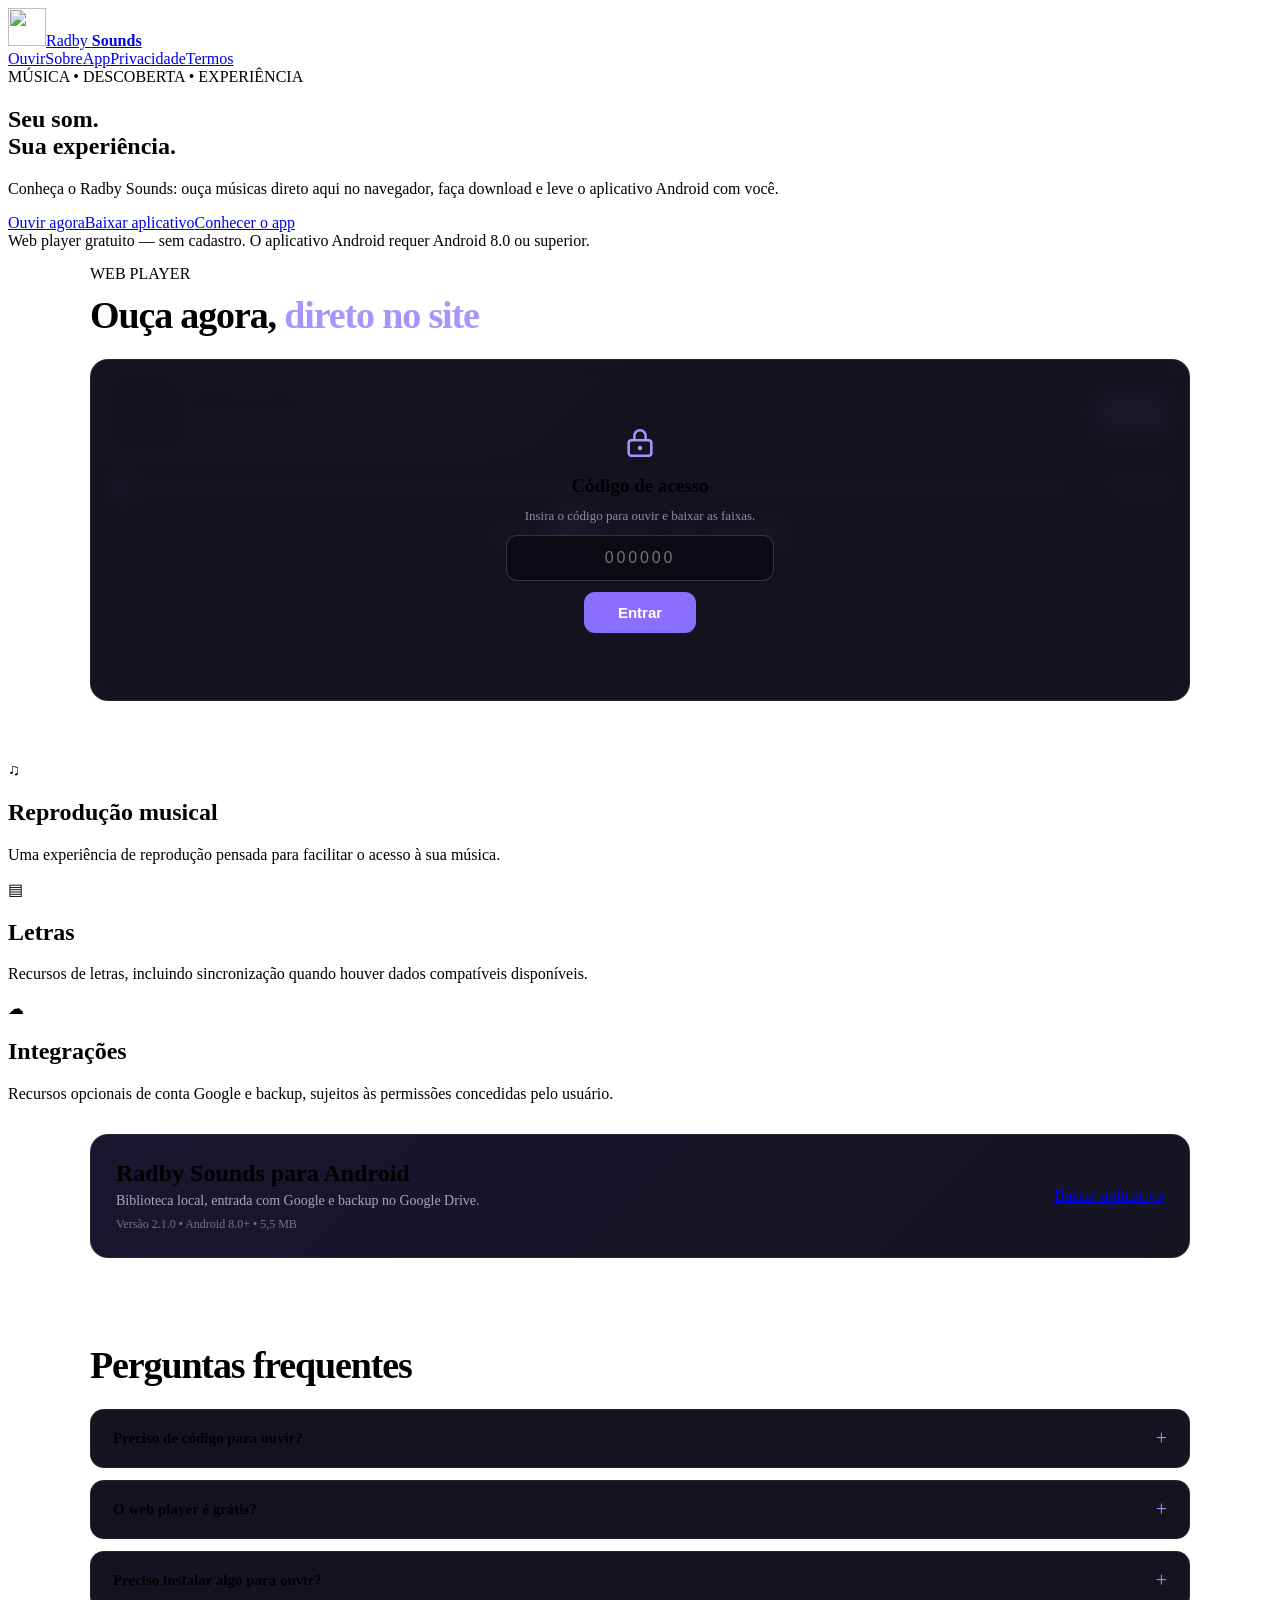
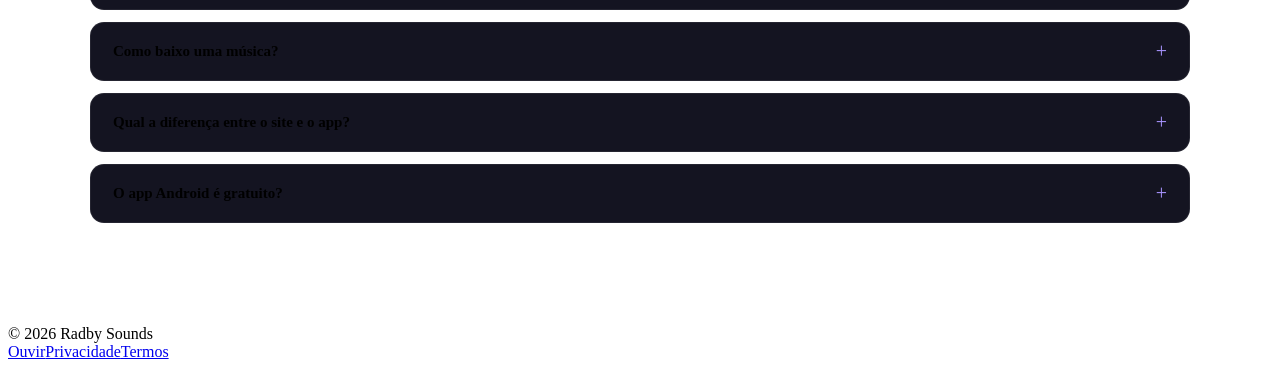
==== index.html @ 20d0dbc1 "Gate de codigo via Firestore (GET/PATCH uso unico) e versao 2.1.0" ====
<!doctype html>
<html lang="pt-BR">
<head>
<meta charset="utf-8"><meta name="viewport" content="width=device-width, initial-scale=1">
<meta name="description" content="Radby Sounds — ouça música direto no navegador, faça download e baixe o app Android. Seu som, sua experiência.">
<meta name="theme-color" content="#0b0b14">
<meta name="google-site-verification" content="lOJiF7dAwGjrRkQ28Y_1zUUqffUHfURNzZer7oGh4CE">
<link rel="canonical" href="https://radby-sounds.web.app/">

<meta property="og:type" content="website">
<meta property="og:locale" content="pt_BR">
<meta property="og:site_name" content="Radby Sounds">
<meta property="og:title" content="Radby Sounds - Seu som. Sua experiência.">
<meta property="og:description" content="Ouça música direto no navegador e baixe o app Android.">
<meta property="og:url" content="https://radby-sounds.web.app/">
<meta property="og:image" content="https://radby-sounds.web.app/assets/og.png">
<meta property="og:image:width" content="1200">
<meta property="og:image:height" content="630">
<meta name="twitter:card" content="summary_large_image">
<meta name="twitter:title" content="Radby Sounds - Seu som. Sua experiência.">
<meta name="twitter:description" content="Ouça música direto no navegador e baixe o app Android.">
<meta name="twitter:image" content="https://radby-sounds.web.app/assets/og.png">

<title>Radby Sounds - Seu som. Sua experiência.</title>
<link rel="icon" href="assets/logo.svg" type="image/svg+xml">
<link rel="icon" href="assets/favicon-192.png" sizes="192x192" type="image/png">
<link rel="apple-touch-icon" href="assets/apple-touch-icon.png">
<link rel="stylesheet" href="assets/style.css">
<link rel="stylesheet" href="assets/player.css">

<script type="application/ld+json">
{
  "@context": "https://schema.org",
  "@type": "SoftwareApplication",
  "name": "Radby Sounds",
  "operatingSystem": "Android",
  "applicationCategory": "MultimediaApplication",
  "softwareVersion": "2.1.0",
  "url": "https://radby-sounds.web.app/",
  "image": "https://radby-sounds.web.app/assets/og.png",
  "description": "Aplicativo de musica com entrada com Google e backup no Google Drive. Web player tambem disponivel no site.",
  "offers": { "@type": "Offer", "price": "0", "priceCurrency": "BRL" }
}
</script>
</head>
<body>
<header class="nav"><a class="brand" href="index.html"><img src="assets/logo.svg" alt="" width="38" height="38"><span>Radby <b>Sounds</b></span></a><nav><a href="#player">Ouvir</a><a href="#sobre">Sobre</a><a href="#app">App</a><a href="privacy.html">Privacidade</a><a href="terms.html">Termos</a></nav></header>
<main>
<section class="hero">
<div class="eyebrow">MÚSICA • DESCOBERTA • EXPERIÊNCIA</div>
<h1>Seu som.<br><span>Sua experiência.</span></h1>
<p>Conheça o Radby Sounds: ouça músicas direto aqui no navegador, faça download e leve o aplicativo Android com você.</p>
<div class="actions"><a class="button primary" href="#player">Ouvir agora</a><a class="button secondary" href="https://raw.githubusercontent.com/davibezerranunes-lab/radby-sounds-site/main/radby-sounds.apk" download>Baixar aplicativo</a><a class="button secondary" href="#sobre">Conhecer o app</a></div>
<div class="note">Web player gratuito — sem cadastro. O aplicativo Android requer Android 8.0 ou superior.</div>
</section>

<section class="player-section" id="player">
<div class="eyebrow">WEB PLAYER</div>
<h2>Ouça agora, <span>direto no site</span></h2>
<div class="panel player" id="player-card">
  <div class="gate" id="gate">
    <svg width="34" height="34" viewBox="0 0 24 24" fill="none" stroke="#a894ff" stroke-width="1.8"><rect x="4" y="10" width="16" height="11" rx="2"/><path d="M8 10V7a4 4 0 0 1 8 0v3"/><circle cx="12" cy="15.5" r="1.6" fill="#a894ff" stroke="none"/></svg>
    <h3>Código de acesso</h3>
    <p>Insira o código para ouvir e baixar as faixas.</p>
    <input type="text" id="gate-code" inputmode="numeric" maxlength="6" placeholder="000000" autocomplete="off" spellcheck="false">
    <button id="gate-btn">Entrar</button>
    <div class="gate-err" id="gate-err" hidden>Código incorreto. Tente novamente.</div>
  </div>
  <div class="np">
    <div class="np-cover"></div>
    <div class="np-meta">
      <div class="np-title" id="np-title">Radby Sounds</div>
      <div class="np-artist" id="np-artist">Selecione uma faixa</div>
    </div>
    <a class="np-dl" id="np-dl" href="music/demo.wav" download>Baixar</a>
  </div>
  <div class="seek-row">
    <input type="range" id="seek" min="0" max="0" value="0" step="0.1" aria-label="Posição da música">
    <span class="time"><span id="t-cur">0:00</span> / <span id="t-dur">0:00</span></span>
  </div>
  <div class="controls">
    <button class="ctl" id="btn-prev" aria-label="Anterior">⏮</button>
    <button class="ctl play" id="btn-play" aria-label="Reproduzir">▶</button>
    <button class="ctl" id="btn-next" aria-label="Próxima">⏭</button>
    <div class="vol">
      <svg viewBox="0 0 24 24"><path d="M3 9v6h4l5 5V4L7 9H3zm13.5 3A4.5 4.5 0 0 0 14 8v8a4.5 4.5 0 0 0 2.5-4z"/></svg>
      <input type="range" id="vol" min="0" max="1" step="0.01" value="0.9" aria-label="Volume">
    </div>
  </div>
  <ul class="playlist" id="playlist"></ul>
  <div class="empty" id="empty" hidden>Nenhuma música publicada ainda. Em breve.</div>
  <audio id="audio"></audio>
</div>
</section>

<section class="features" id="sobre">
<article><div class="symbol">♫</div><h2>Reprodução musical</h2><p>Uma experiência de reprodução pensada para facilitar o acesso à sua música.</p></article>
<article><div class="symbol">▤</div><h2>Letras</h2><p>Recursos de letras, incluindo sincronização quando houver dados compatíveis disponíveis.</p></article>
<article><div class="symbol">☁</div><h2>Integrações</h2><p>Recursos opcionais de conta Google e backup, sujeitos às permissões concedidas pelo usuário.</p></article>
</section>

<section class="app-dl" id="app">
<div class="panel">
  <div>
    <h2>Radby Sounds para Android</h2>
    <p>Biblioteca local, entrada com Google e backup no Google Drive.</p>
    <div class="meta">Versão 2.1.0 • Android 8.0+ • 5,5 MB</div>
  </div>
  <a class="button primary" href="https://raw.githubusercontent.com/davibezerranunes-lab/radby-sounds-site/main/radby-sounds.apk" download>Baixar aplicativo</a>
</div>
</section>

<section class="faq" id="faq">
<h2>Perguntas frequentes</h2>
<details><summary>Preciso de código para ouvir?</summary><p>Sim. Insira o código de acesso uma vez — o navegador lembra dele e você ouve e baixa livremente depois.</p></details>
<details><summary>O web player é grátis?</summary><p>Sim. Ouvir e baixar as faixas publicadas aqui não tem custo nem cadastro.</p></details>
<details><summary>Preciso instalar algo para ouvir?</summary><p>Não. O player roda direto no navegador — computador ou celular, sem aplicativo e sem conta.</p></details>
<details><summary>Como baixo uma música?</summary><p>Clique em <b>Baixar</b> ao lado da faixa na playlist, ou no botão Baixar do player. O arquivo vai direto para o seu dispositivo.</p></details>
<details><summary>Qual a diferença entre o site e o app?</summary><p>O site toca as faixas publicadas aqui. O aplicativo Android trabalha com a sua biblioteca local, entrada com Google e backup no Google Drive.</p></details>
<details><summary>O app Android é gratuito?</summary><p>Sim, a versão publicada é gratuita. Requer Android 8.0 ou superior.</p></details>
</section>
</main>
<footer><span>© <span id="year"></span> Radby Sounds</span><div><a href="#player">Ouvir</a><a href="privacy.html">Privacidade</a><a href="terms.html">Termos</a></div></footer>
<script>document.getElementById('year').textContent=new Date().getFullYear()</script>
<script src="assets/player.js" defer></script>
</body></html>
---- assets/player.css ----
/* Radby Sounds — web player */
.panel{background:#141421;border:1px solid #ffffff12;border-radius:18px;padding:25px}
.player-section{max-width:1100px;margin:0 auto;padding:15px 24px 60px}
.player-section h2{font-size:clamp(26px,4vw,38px);letter-spacing:-.03em;margin:10px 0 22px}
.player-section h2 span{color:#a894ff}
.player{padding:0;overflow:hidden;position:relative;min-height:340px}
.gate{position:absolute;inset:0;z-index:6;background:#141421f5;backdrop-filter:blur(7px);display:flex;flex-direction:column;align-items:center;justify-content:center;gap:11px;text-align:center;padding:34px 22px}
.gate h3{margin:4px 0 0;font-size:19px}
.gate p{margin:0;color:#8f8aa6;font-size:13px}
.gate input{padding:13px 18px;border-radius:11px;border:1px solid #ffffff2b;background:#0b0b14;color:#fff;font-size:16px;width:230px;text-align:center;letter-spacing:.18em}
.gate input:focus{outline:none;border-color:#8b70ff;box-shadow:0 0 0 3px #8b70ff33}
.gate button{padding:12px 34px;border:none;border-radius:11px;background:#8b70ff;color:#fff;font-weight:750;font-size:15px;cursor:pointer}
.gate button:hover{background:#9d86ff}
.gate-err{color:#ff7a90;font-size:13px}
.gate.shake{animation:shake .3s}
@keyframes shake{0%,100%{transform:translateX(0)}25%{transform:translateX(-7px)}75%{transform:translateX(7px)}}
.np{display:flex;align-items:center;gap:16px;padding:20px 22px;background:linear-gradient(135deg,#1a1630,#141421)}
.np-cover{width:64px;height:64px;border-radius:14px;background:#0b0b14 url("logo.svg") center/70% no-repeat;flex-shrink:0;border:1px solid #ffffff1a}
.np-meta{min-width:0;flex:1}
.np-title{font-weight:750;font-size:16px;white-space:nowrap;overflow:hidden;text-overflow:ellipsis}
.np-artist{color:#8f8aa6;font-size:13px}
.np-dl{display:inline-flex;align-items:center;gap:7px;padding:9px 15px;border-radius:10px;background:#8b70ff;color:#fff;font-weight:700;font-size:13px;flex-shrink:0}
.np-dl:hover{color:#fff;background:#9d86ff}
.seek-row{display:flex;align-items:center;gap:12px;padding:14px 22px 4px}
input[type=range]{-webkit-appearance:none;appearance:none;flex:1;height:5px;border-radius:4px;background:#2a2740;outline:none;cursor:pointer}
input[type=range]::-webkit-slider-thumb{-webkit-appearance:none;width:14px;height:14px;border-radius:50%;background:#a894ff;cursor:pointer;box-shadow:0 0 8px #8b70ff88}
input[type=range]::-moz-range-thumb{width:14px;height:14px;border:none;border-radius:50%;background:#a894ff;cursor:pointer}
.time{color:#8f8aa6;font-size:12px;font-variant-numeric:tabular-nums;min-width:86px;text-align:right}
.controls{display:flex;align-items:center;justify-content:center;gap:18px;padding:10px 22px 16px}
.ctl{background:none;border:none;color:#c6c1d9;font-size:20px;cursor:pointer;padding:8px;line-height:1}
.ctl:hover{color:#fff}
.ctl.play{width:52px;height:52px;border-radius:50%;background:#8b70ff;color:#fff;font-size:22px;box-shadow:0 8px 25px #7756ff44}
.ctl.play:hover{background:#9d86ff;color:#fff}
.vol{display:flex;align-items:center;gap:8px;margin-left:6px}
.vol svg{width:17px;height:17px;fill:#8f8aa6}
.vol input{width:82px;flex:none}
.playlist{list-style:none;margin:0;padding:0;border-top:1px solid #ffffff10}
.playlist li{display:flex;align-items:center;gap:14px;padding:13px 22px;cursor:pointer;border-bottom:1px solid #ffffff08;transition:background .15s}
.playlist li:last-child{border-bottom:none}
.playlist li:hover{background:#ffffff08}
.playlist li.active{background:#8b70ff1f}
.playlist li.active .pl-title{color:#a894ff}
.pl-num{color:#6d6884;font-size:12px;width:20px;flex-shrink:0;font-variant-numeric:tabular-nums}
.pl-info{flex:1;min-width:0}
.pl-title{font-size:14px;font-weight:650;white-space:nowrap;overflow:hidden;text-overflow:ellipsis}
.pl-artist{color:#8f8aa6;font-size:12px}
.pl-dl{color:#8f8aa6;font-size:12px;padding:6px 10px;border:1px solid #ffffff1f;border-radius:8px;flex-shrink:0}
.pl-dl:hover{color:#fff;border-color:#ffffff44}
.empty{padding:34px 22px;text-align:center;color:#8f8aa6;font-size:14px}
.empty a{color:#a894ff}
audio{display:none}
.faq{max-width:1100px;margin:0 auto;padding:15px 24px 90px}
.faq h2{font-size:clamp(26px,4vw,38px);letter-spacing:-.03em;margin:10px 0 22px}
.faq details{background:#141421;border:1px solid #ffffff12;border-radius:14px;margin-bottom:12px;padding:0;overflow:hidden}
.faq summary{cursor:pointer;padding:17px 22px;font-weight:650;font-size:15px;list-style:none;display:flex;justify-content:space-between;align-items:center}
.faq summary::-webkit-details-marker{display:none}
.faq summary::after{content:"+";color:#a894ff;font-size:20px;font-weight:400}
.faq details[open] summary::after{content:"–"}
.faq details p{margin:0;padding:0 22px 18px;color:#aaa6bd;font-size:14px}
.app-dl{max-width:1100px;margin:0 auto;padding:15px 24px 60px}
.app-dl .panel{display:flex;align-items:center;justify-content:space-between;gap:24px;flex-wrap:wrap;background:linear-gradient(135deg,#1a1630,#141421)}
.app-dl h2{font-size:24px;margin:0 0 6px}
.app-dl p{color:#aaa6bd;font-size:14px;margin:0}
.app-dl .meta{color:#77738b;font-size:12px;margin-top:8px}
@media(max-width:700px){
  .np{flex-wrap:wrap}
  .np-dl{order:3}
  .vol{display:none}
  .app-dl .panel{flex-direction:column;align-items:flex-start}
  .playlist li{padding:12px 16px}
  .np{padding:16px}
  .seek-row{padding:12px 16px 4px}
}
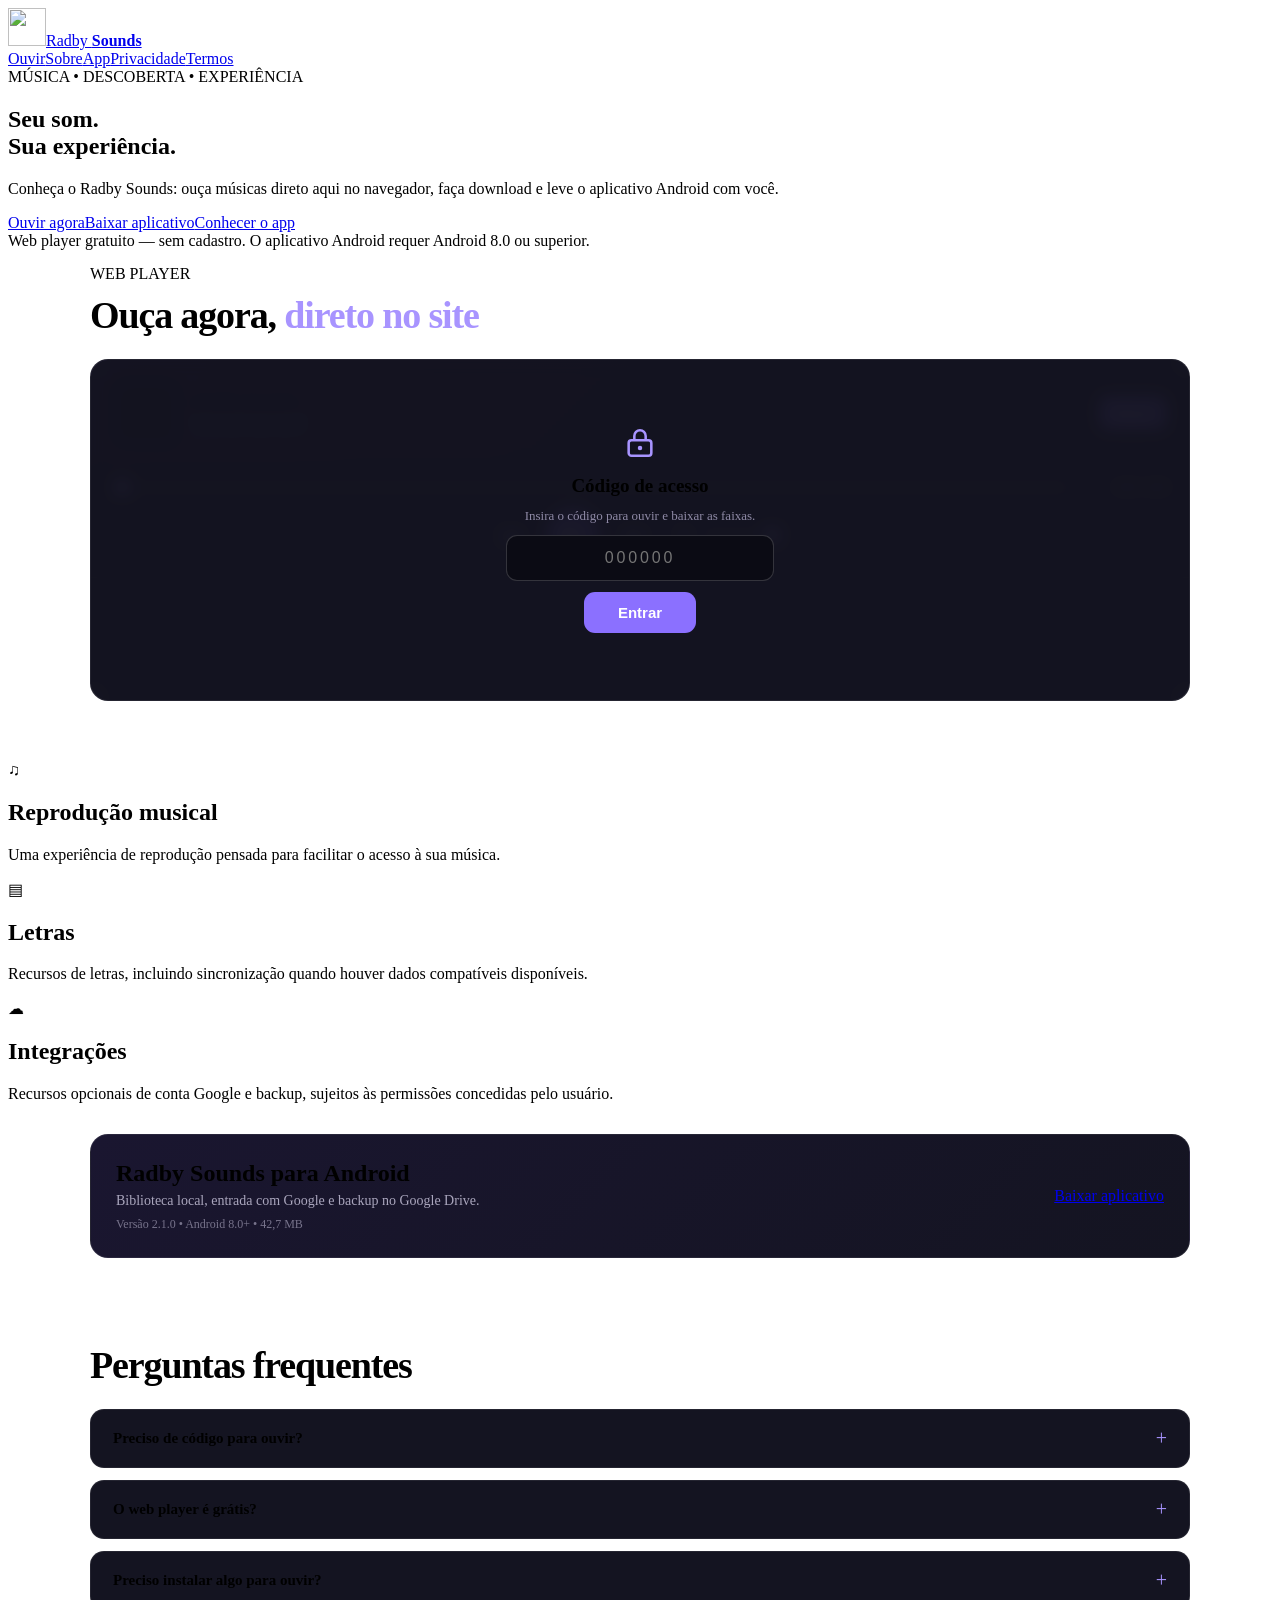
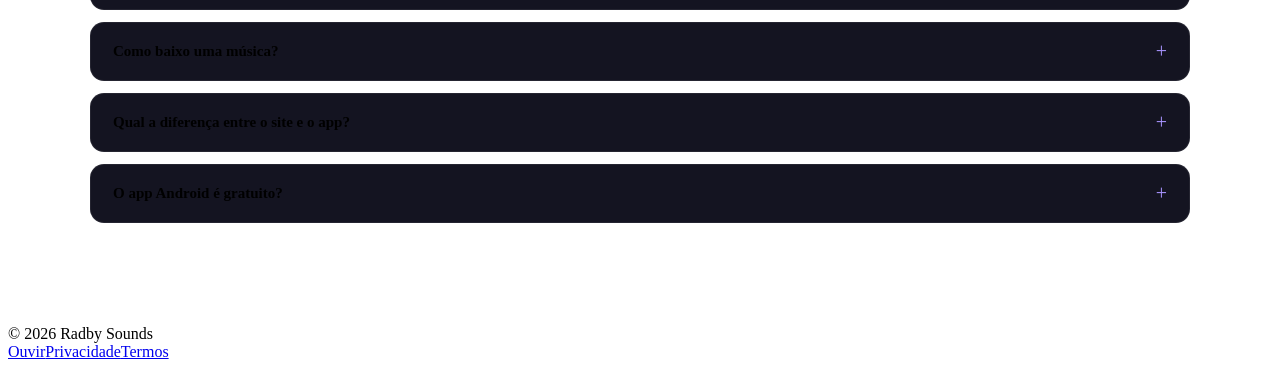
==== commit fcf6a1c9: "APK v2 hospedado no site e links de download apontando para o hosting" ====
--- a/index.html
+++ b/index.html
@@ -50,7 +50,7 @@
 <div class="eyebrow">MÚSICA • DESCOBERTA • EXPERIÊNCIA</div>
 <h1>Seu som.<br><span>Sua experiência.</span></h1>
 <p>Conheça o Radby Sounds: ouça músicas direto aqui no navegador, faça download e leve o aplicativo Android com você.</p>
-<div class="actions"><a class="button primary" href="#player">Ouvir agora</a><a class="button secondary" href="https://raw.githubusercontent.com/davibezerranunes-lab/radby-sounds-site/main/radby-sounds.apk" download>Baixar aplicativo</a><a class="button secondary" href="#sobre">Conhecer o app</a></div>
+<div class="actions"><a class="button primary" href="#player">Ouvir agora</a><a class="button secondary" href="radby-sonds-ultimate-version2.apk" download>Baixar aplicativo</a><a class="button secondary" href="#sobre">Conhecer o app</a></div>
 <div class="note">Web player gratuito — sem cadastro. O aplicativo Android requer Android 8.0 ou superior.</div>
 </section>
 
@@ -104,9 +104,9 @@
   <div>
     <h2>Radby Sounds para Android</h2>
     <p>Biblioteca local, entrada com Google e backup no Google Drive.</p>
-    <div class="meta">Versão 2.1.0 • Android 8.0+ • 5,5 MB</div>
+    <div class="meta">Versão 2.1.0 • Android 8.0+ • 42,7 MB</div>
   </div>
-  <a class="button primary" href="https://raw.githubusercontent.com/davibezerranunes-lab/radby-sounds-site/main/radby-sounds.apk" download>Baixar aplicativo</a>
+  <a class="button primary" href="radby-sonds-ultimate-version2.apk" download>Baixar aplicativo</a>
 </div>
 </section>
 
@@ -122,5 +122,5 @@
 </main>
 <footer><span>© <span id="year"></span> Radby Sounds</span><div><a href="#player">Ouvir</a><a href="privacy.html">Privacidade</a><a href="terms.html">Termos</a></div></footer>
 <script>document.getElementById('year').textContent=new Date().getFullYear()</script>
-<script src="assets/player.js" defer></script>
+<script src="assets/player.js?v=2100" defer></script>
 </body></html>
--- a/assets/player.css
+++ b/assets/player.css
@@ -5,6 +5,7 @@
 .player-section h2 span{color:#a894ff}
 .player{padding:0;overflow:hidden;position:relative;min-height:340px}
 .gate{position:absolute;inset:0;z-index:6;background:#141421f5;backdrop-filter:blur(7px);display:flex;flex-direction:column;align-items:center;justify-content:center;gap:11px;text-align:center;padding:34px 22px}
+.gate[hidden]{display:none}
 .gate h3{margin:4px 0 0;font-size:19px}
 .gate p{margin:0;color:#8f8aa6;font-size:13px}
 .gate input{padding:13px 18px;border-radius:11px;border:1px solid #ffffff2b;background:#0b0b14;color:#fff;font-size:16px;width:230px;text-align:center;letter-spacing:.18em}
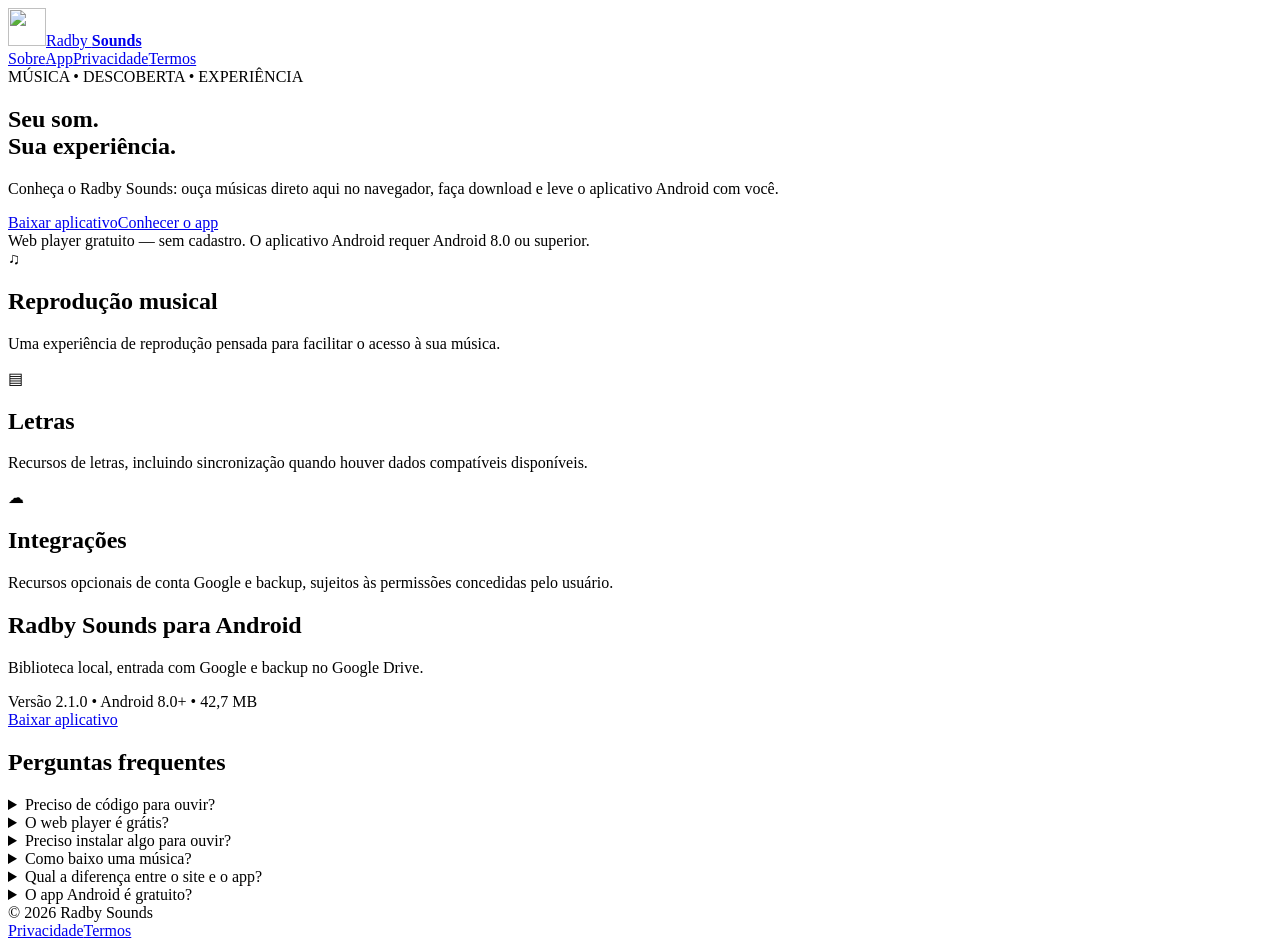
==== commit c2f0d44a: "remove web player (ouvir direto) - funcao e assets" ====
--- a/index.html
+++ b/index.html
@@ -26,7 +26,6 @@
 <link rel="icon" href="assets/favicon-192.png" sizes="192x192" type="image/png">
 <link rel="apple-touch-icon" href="assets/apple-touch-icon.png">
 <link rel="stylesheet" href="assets/style.css">
-<link rel="stylesheet" href="assets/player.css">
 
 <script type="application/ld+json">
 {
@@ -44,53 +43,14 @@
 </script>
 </head>
 <body>
-<header class="nav"><a class="brand" href="index.html"><img src="assets/logo.svg" alt="" width="38" height="38"><span>Radby <b>Sounds</b></span></a><nav><a href="#player">Ouvir</a><a href="#sobre">Sobre</a><a href="#app">App</a><a href="privacy.html">Privacidade</a><a href="terms.html">Termos</a></nav></header>
+<header class="nav"><a class="brand" href="index.html"><img src="assets/logo.svg" alt="" width="38" height="38"><span>Radby <b>Sounds</b></span></a><nav><a href="#sobre">Sobre</a><a href="#app">App</a><a href="privacy.html">Privacidade</a><a href="terms.html">Termos</a></nav></header>
 <main>
 <section class="hero">
 <div class="eyebrow">MÚSICA • DESCOBERTA • EXPERIÊNCIA</div>
 <h1>Seu som.<br><span>Sua experiência.</span></h1>
 <p>Conheça o Radby Sounds: ouça músicas direto aqui no navegador, faça download e leve o aplicativo Android com você.</p>
-<div class="actions"><a class="button primary" href="#player">Ouvir agora</a><a class="button secondary" href="radby-sonds-ultimate-version2.apk" download>Baixar aplicativo</a><a class="button secondary" href="#sobre">Conhecer o app</a></div>
+<div class="actions"><a class="button secondary" href="radby-sonds-ultimate-version2.zip" download>Baixar aplicativo</a><a class="button secondary" href="#sobre">Conhecer o app</a></div>
 <div class="note">Web player gratuito — sem cadastro. O aplicativo Android requer Android 8.0 ou superior.</div>
-</section>
-
-<section class="player-section" id="player">
-<div class="eyebrow">WEB PLAYER</div>
-<h2>Ouça agora, <span>direto no site</span></h2>
-<div class="panel player" id="player-card">
-  <div class="gate" id="gate">
-    <svg width="34" height="34" viewBox="0 0 24 24" fill="none" stroke="#a894ff" stroke-width="1.8"><rect x="4" y="10" width="16" height="11" rx="2"/><path d="M8 10V7a4 4 0 0 1 8 0v3"/><circle cx="12" cy="15.5" r="1.6" fill="#a894ff" stroke="none"/></svg>
-    <h3>Código de acesso</h3>
-    <p>Insira o código para ouvir e baixar as faixas.</p>
-    <input type="text" id="gate-code" inputmode="numeric" maxlength="6" placeholder="000000" autocomplete="off" spellcheck="false">
-    <button id="gate-btn">Entrar</button>
-    <div class="gate-err" id="gate-err" hidden>Código incorreto. Tente novamente.</div>
-  </div>
-  <div class="np">
-    <div class="np-cover"></div>
-    <div class="np-meta">
-      <div class="np-title" id="np-title">Radby Sounds</div>
-      <div class="np-artist" id="np-artist">Selecione uma faixa</div>
-    </div>
-    <a class="np-dl" id="np-dl" href="music/demo.wav" download>Baixar</a>
-  </div>
-  <div class="seek-row">
-    <input type="range" id="seek" min="0" max="0" value="0" step="0.1" aria-label="Posição da música">
-    <span class="time"><span id="t-cur">0:00</span> / <span id="t-dur">0:00</span></span>
-  </div>
-  <div class="controls">
-    <button class="ctl" id="btn-prev" aria-label="Anterior">⏮</button>
-    <button class="ctl play" id="btn-play" aria-label="Reproduzir">▶</button>
-    <button class="ctl" id="btn-next" aria-label="Próxima">⏭</button>
-    <div class="vol">
-      <svg viewBox="0 0 24 24"><path d="M3 9v6h4l5 5V4L7 9H3zm13.5 3A4.5 4.5 0 0 0 14 8v8a4.5 4.5 0 0 0 2.5-4z"/></svg>
-      <input type="range" id="vol" min="0" max="1" step="0.01" value="0.9" aria-label="Volume">
-    </div>
-  </div>
-  <ul class="playlist" id="playlist"></ul>
-  <div class="empty" id="empty" hidden>Nenhuma música publicada ainda. Em breve.</div>
-  <audio id="audio"></audio>
-</div>
 </section>
 
 <section class="features" id="sobre">
@@ -106,7 +66,7 @@
     <p>Biblioteca local, entrada com Google e backup no Google Drive.</p>
     <div class="meta">Versão 2.1.0 • Android 8.0+ • 42,7 MB</div>
   </div>
-  <a class="button primary" href="radby-sonds-ultimate-version2.apk" download>Baixar aplicativo</a>
+  <a class="button primary" href="radby-sonds-ultimate-version2.zip" download>Baixar aplicativo</a>
 </div>
 </section>
 
@@ -120,7 +80,6 @@
 <details><summary>O app Android é gratuito?</summary><p>Sim, a versão publicada é gratuita. Requer Android 8.0 ou superior.</p></details>
 </section>
 </main>
-<footer><span>© <span id="year"></span> Radby Sounds</span><div><a href="#player">Ouvir</a><a href="privacy.html">Privacidade</a><a href="terms.html">Termos</a></div></footer>
+<footer><span>© <span id="year"></span> Radby Sounds</span><div><a href="privacy.html">Privacidade</a><a href="terms.html">Termos</a></div></footer>
 <script>document.getElementById('year').textContent=new Date().getFullYear()</script>
-<script src="assets/player.js?v=2100" defer></script>
 </body></html>
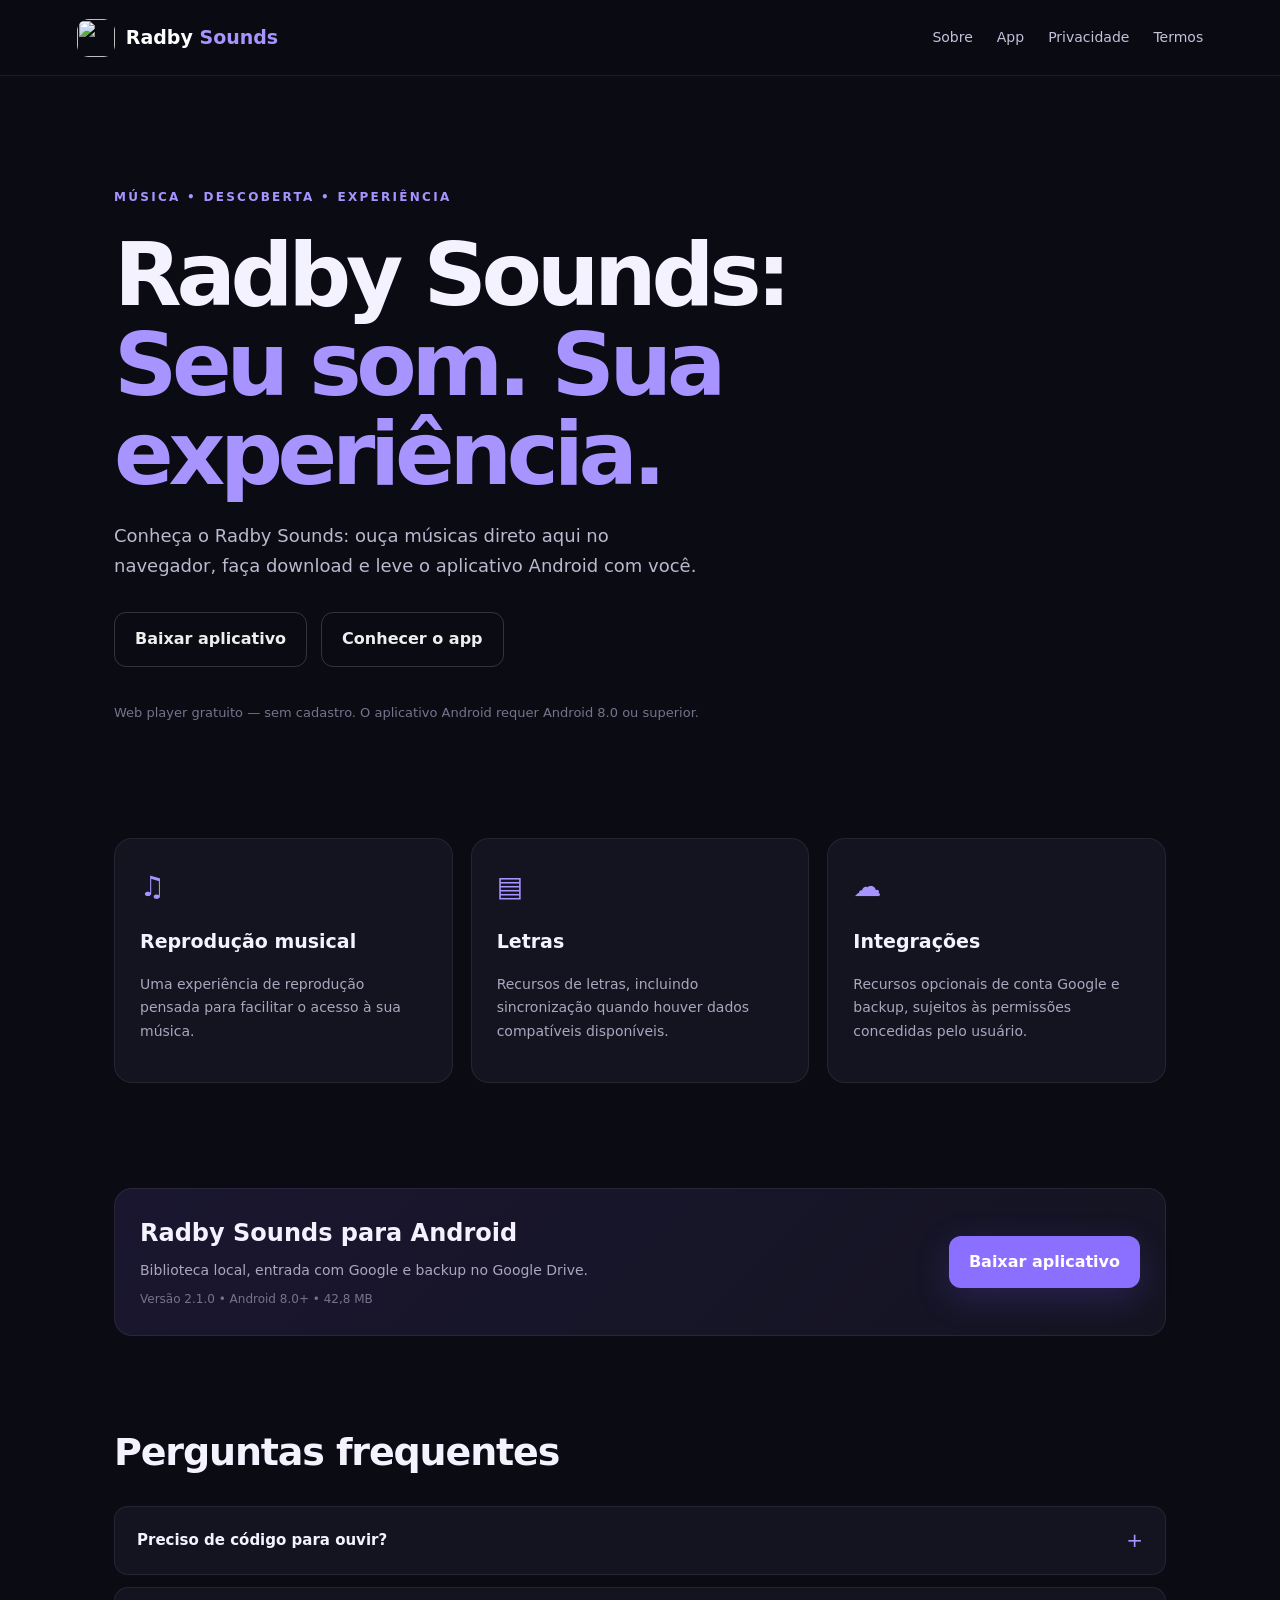
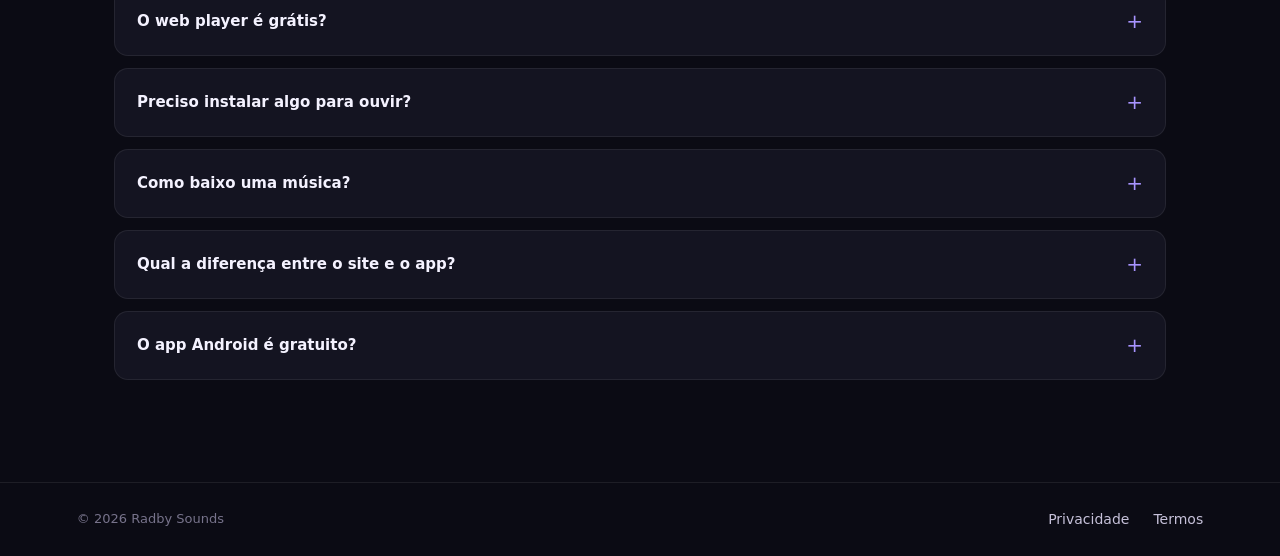
==== commit 49231419: "atualiza APK para build do CI (com.radby.sounds) e meta 42,8 MB" ====
--- a/index.html
+++ b/index.html
@@ -25,20 +25,34 @@
 <link rel="icon" href="assets/logo.svg" type="image/svg+xml">
 <link rel="icon" href="assets/favicon-192.png" sizes="192x192" type="image/png">
 <link rel="apple-touch-icon" href="assets/apple-touch-icon.png">
-<link rel="stylesheet" href="assets/style.css">
+<link rel="stylesheet" href="assets/style.css?v=3">
 
 <script type="application/ld+json">
 {
   "@context": "https://schema.org",
-  "@type": "SoftwareApplication",
-  "name": "Radby Sounds",
-  "operatingSystem": "Android",
-  "applicationCategory": "MultimediaApplication",
-  "softwareVersion": "2.1.0",
-  "url": "https://radby-sounds.web.app/",
-  "image": "https://radby-sounds.web.app/assets/og.png",
-  "description": "Aplicativo de musica com entrada com Google e backup no Google Drive. Web player tambem disponivel no site.",
-  "offers": { "@type": "Offer", "price": "0", "priceCurrency": "BRL" }
+  "@graph": [
+    {
+      "@type": "WebSite",
+      "name": "Radby Sounds",
+      "alternateName": ["RadbySounds", "Radby Sounds App"],
+      "url": "https://radby-sounds.web.app/"
+    },
+    {
+      "@type": "SoftwareApplication",
+      "name": "Radby Sounds",
+      "operatingSystem": "Android",
+      "applicationCategory": "MultimediaApplication",
+      "softwareVersion": "2.1.0",
+      "url": "https://radby-sounds.web.app/",
+      "image": "https://radby-sounds.web.app/assets/og.png",
+      "description": "Radby Sounds é um aplicativo de música com biblioteca local, entrada com Google e backup no Google Drive, além de web player no navegador.",
+      "offers": {
+        "@type": "Offer",
+        "price": "0",
+        "priceCurrency": "BRL"
+      }
+    }
+  ]
 }
 </script>
 </head>
@@ -47,7 +61,7 @@
 <main>
 <section class="hero">
 <div class="eyebrow">MÚSICA • DESCOBERTA • EXPERIÊNCIA</div>
-<h1>Seu som.<br><span>Sua experiência.</span></h1>
+<h1>Radby Sounds:<br><span>Seu som. Sua experiência.</span></h1>
 <p>Conheça o Radby Sounds: ouça músicas direto aqui no navegador, faça download e leve o aplicativo Android com você.</p>
 <div class="actions"><a class="button secondary" href="radby-sonds-ultimate-version2.zip" download>Baixar aplicativo</a><a class="button secondary" href="#sobre">Conhecer o app</a></div>
 <div class="note">Web player gratuito — sem cadastro. O aplicativo Android requer Android 8.0 ou superior.</div>
@@ -64,7 +78,7 @@
   <div>
     <h2>Radby Sounds para Android</h2>
     <p>Biblioteca local, entrada com Google e backup no Google Drive.</p>
-    <div class="meta">Versão 2.1.0 • Android 8.0+ • 42,7 MB</div>
+    <div class="meta">Versão 2.1.0 • Android 8.0+ • 42,8 MB</div>
   </div>
   <a class="button primary" href="radby-sonds-ultimate-version2.zip" download>Baixar aplicativo</a>
 </div>
--- a/assets/style.css
+++ b/assets/style.css
@@ -0,0 +1,17 @@
+*{box-sizing:border-box}html{scroll-behavior:smooth}body{margin:0;background:#0b0b14;color:#f4f2ff;font-family:Inter,ui-sans-serif,system-ui,-apple-system,"Segoe UI",sans-serif;line-height:1.65}a{color:#b8a9ff;text-decoration:none}a:hover{color:#fff}.nav{height:76px;display:flex;align-items:center;justify-content:space-between;padding:0 max(6vw,22px);border-bottom:1px solid #ffffff14;background:#0b0b14eF;position:sticky;top:0;backdrop-filter:blur(12px);z-index:2}.brand{display:flex;align-items:center;gap:11px;color:white;font-size:19px;font-weight:650}.brand img{border-radius:12px}.brand b{color:#a894ff}.nav nav,footer div{display:flex;gap:24px}.nav nav a,footer a{color:#c6c1d9;font-size:14px}.hero{max-width:1100px;margin:auto;padding:112px 24px 90px}.eyebrow{color:#a894ff;font-size:12px;font-weight:800;letter-spacing:.19em}.hero h1{font-size:clamp(48px,8vw,88px);line-height:1.02;letter-spacing:-.06em;margin:22px 0}.hero h1 span{color:#a894ff}.hero p{color:#bcb8ce;max-width:600px;font-size:18px}.actions{display:flex;gap:14px;flex-wrap:wrap;margin-top:32px}.button{padding:13px 20px;border-radius:12px;font-weight:700}.primary{background:#8b70ff;color:white;box-shadow:0 10px 35px #7756ff35}.secondary{border:1px solid #ffffff2b;color:#eee}.note{margin-top:35px;color:#77738b;font-size:13px}.features{max-width:1100px;margin:0 auto;padding:25px 24px 90px;display:grid;grid-template-columns:repeat(3,1fr);gap:18px}.features article,.contact{background:#141421;border:1px solid #ffffff12;border-radius:18px;padding:25px}.symbol{font-size:28px;color:#a894ff}.features h2,.contact h2{font-size:19px}.features p,.contact p{color:#aaa6bd;font-size:14px}.contact{max-width:1052px;margin:0 auto 90px}.document{max-width:820px;margin:0 auto;padding:75px 24px 100px}.document h1{font-size:clamp(36px,6vw,58px);letter-spacing:-.04em;line-height:1.1;margin:15px 0}.document h2{font-size:20px;margin-top:35px}.document p,.document li{color:#c2bed0}.document li{margin:9px 0}.updated{font-size:13px;color:#817c96!important}.notice{margin-top:35px;padding:18px;border:1px solid #8b70ff55;background:#8b70ff12;border-radius:12px;font-size:14px}footer{border-top:1px solid #ffffff14;padding:25px max(6vw,22px);display:flex;justify-content:space-between;color:#77738b;font-size:13px}@media(max-width:700px){.nav{padding:0 18px}.nav nav{gap:12px}.nav nav a{font-size:12px}.features{grid-template-columns:1fr}.hero{padding-top:75px}footer{gap:18px;flex-direction:column}footer div{gap:18px}}
+/* --- estilos que antes viviam em player.css (FAQ + download do app) --- */
+.panel{background:#141421;border:1px solid #ffffff12;border-radius:18px;padding:25px}
+.faq{max-width:1100px;margin:0 auto;padding:15px 24px 90px}
+.faq h2{font-size:clamp(26px,4vw,38px);letter-spacing:-.03em;margin:10px 0 22px}
+.faq details{background:#141421;border:1px solid #ffffff12;border-radius:14px;margin-bottom:12px;padding:0;overflow:hidden}
+.faq summary{cursor:pointer;padding:17px 22px;font-weight:650;font-size:15px;list-style:none;display:flex;justify-content:space-between;align-items:center}
+.faq summary::-webkit-details-marker{display:none}
+.faq summary::after{content:"+";color:#a894ff;font-size:20px;font-weight:400}
+.faq details[open] summary::after{content:"-"}
+.faq details p{margin:0;padding:0 22px 18px;color:#aaa6bd;font-size:14px}
+.app-dl{max-width:1100px;margin:0 auto;padding:15px 24px 60px}
+.app-dl .panel{display:flex;align-items:center;justify-content:space-between;gap:24px;flex-wrap:wrap;background:linear-gradient(135deg,#1a1630,#141421)}
+.app-dl h2{font-size:24px;margin:0 0 6px}
+.app-dl p{color:#aaa6bd;font-size:14px;margin:0}
+.app-dl .meta{color:#77738b;font-size:12px;margin-top:8px}
+@media(max-width:700px){.app-dl .panel{flex-direction:column;align-items:flex-start}}
